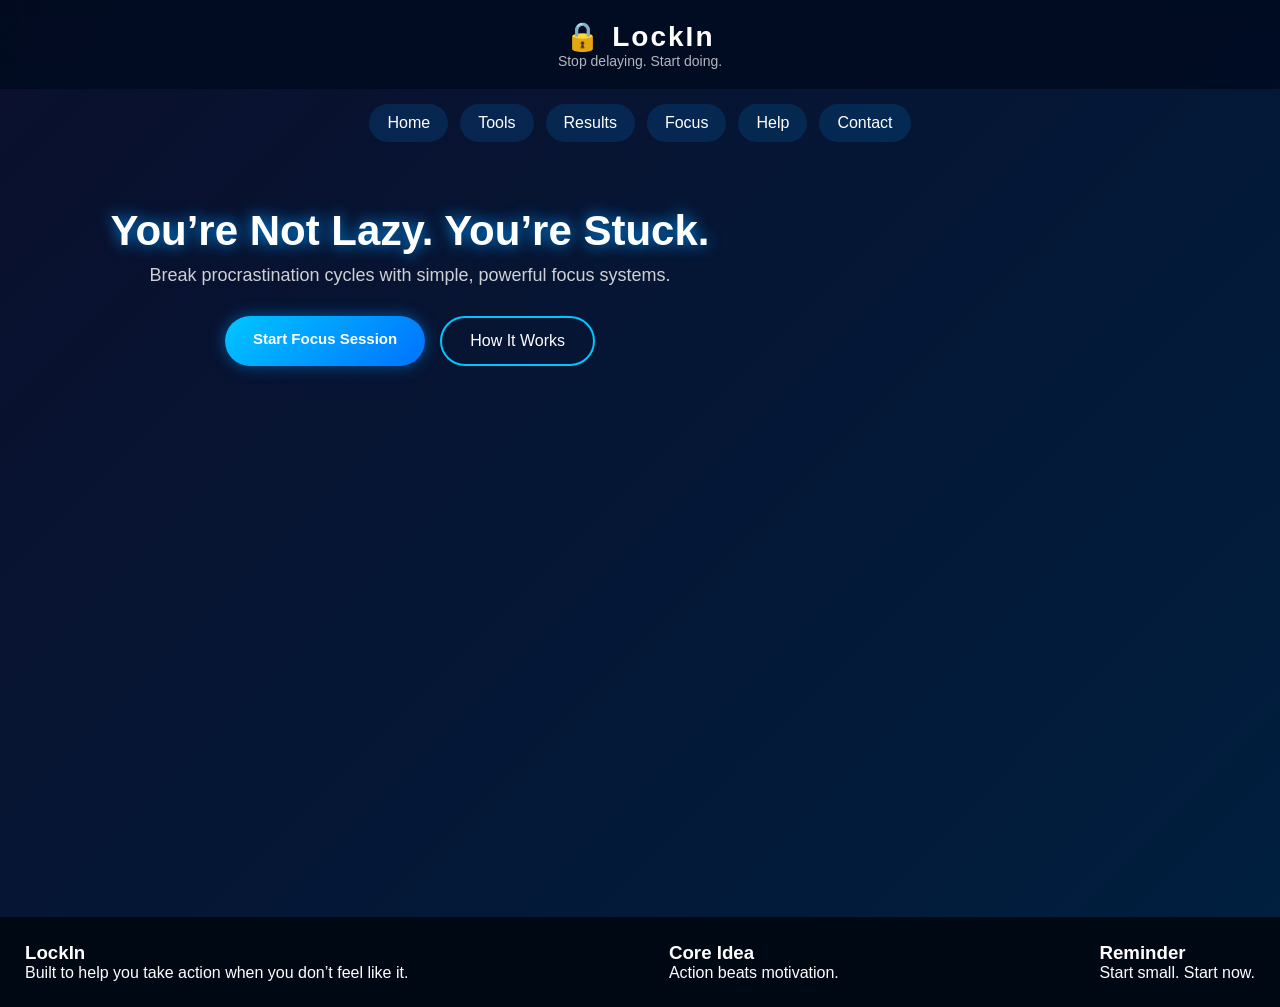
==== index.html @ 01c4c03a "Add files via upload" ====
<!doctype html>
<html lang="en">
<head>
  <meta charset="UTF-8" />
  <meta name="viewport" content="width=device-width, initial-scale=1.0"/>
  <title>LockIn - Beat Procrastination</title>
  <link rel="stylesheet" href="style.css"/>
</head>

<body>

<header>
  <h1>🔒 LockIn</h1>
  <p class="tagline">Stop delaying. Start doing.</p>
</header>

<nav>
  <label for="homeTab">Home</label>
  <label for="featuresTab">Tools</label>
  <label for="statsTab">Results</label>
  <label for="dashboardTab">Focus</label>
  <label for="faqTab">Help</label>
  <label for="contactTab">Contact</label>
</nav>

<!-- TABS -->
<input type="radio" name="tabs" id="homeTab" checked/>
<input type="radio" name="tabs" id="featuresTab"/>
<input type="radio" name="tabs" id="statsTab"/>
<input type="radio" name="tabs" id="dashboardTab"/>
<input type="radio" name="tabs" id="faqTab"/>
<input type="radio" name="tabs" id="contactTab"/>

<main class="content">

<!-- HOME -->
<section id="home" class="tab hero-section">
  <div class="hero-content">
    <h2>You’re Not Lazy. You’re Stuck.</h2>
    <p>Break procrastination cycles with simple, powerful focus systems.</p>

    <div class="hero-buttons">
      <label for="dashboardTab" class="cta">Start Focus Session</label>
      <label for="featuresTab" class="secondary">How It Works</label>
    </div>
  </div>
</section>

<!-- FEATURES -->
<section id="features" class="tab">
  <h2 class="title">Anti-Procrastination Tools</h2>
  <div class="grid">
    <div class="card">⏱ 5-Minute Start Rule</div>
    <div class="card">📵 Distraction Blocker</div>
    <div class="card">🎯 Daily Targets</div>
    <div class="card">🔥 Focus Timer</div>
    <div class="card">🧠 Habit Rewiring</div>
    <div class="card">📊 Progress Tracking</div>
  </div>
</section>

<!-- STATS -->
<section id="stats" class="tab">
  <h2 class="title">Real Results</h2>
  <div class="grid">
    <div class="card big">+82% Task Completion</div>
    <div class="card big">3x More Focus Time</div>
    <div class="card big">↓ Screen Distractions</div>
    <div class="card big">↑ Productivity Boost</div>
  </div>
</section>

<!-- DASHBOARD -->
<section id="dashboard" class="tab">
  <h2 class="title">Focus Mode</h2>

  <div class="dashboard">
    <div class="sidebar">
      <p>Today</p>
      <p>Focus</p>
      <p>Habits</p>
      <p>Settings</p>
    </div>

    <div class="dash-main">
      <div class="card">🔥 Current Task: Study / Work</div>
      <div class="card">⏱ Timer: 25:00</div>
      <div class="card">🚫 Distractions Blocked</div>

      <button class="cta large">LOCK IN</button>
    </div>
  </div>
</section>

<!-- FAQ -->
<section id="faq" class="tab">
  <h2 class="title">Help</h2>
  <div class="card">
    <p><b>Why do I procrastinate?</b> Avoidance + overwhelm.</p>
    <p><b>How does this help?</b> It forces small starts + removes distractions.</p>
    <p><b>Do I need motivation?</b> No. You need systems.</p>
  </div>
</section>

<!-- CONTACT -->
<section id="contact" class="tab">
  <h2 class="title">Contact</h2>

  <div class="card form">
    <input placeholder="Name"/>
    <input placeholder="Email"/>
    <textarea placeholder="Message"></textarea>
    <button class="cta">Send</button>
  </div>
</section>

</main>

<footer>
  <div class="footer-grid">
    <div>
      <h3>LockIn</h3>
      <p>Built to help you take action when you don’t feel like it.</p>
    </div>
    <div>
      <h3>Core Idea</h3>
      <p>Action beats motivation.</p>
    </div>
    <div>
      <h3>Reminder</h3>
      <p>Start small. Start now.</p>
    </div>
  </div>
</footer>

</body>
</html>
---- style.css ----
* {
  margin: 0;
  padding: 0;
  box-sizing: border-box;
  font-family: Arial;
}

body {
  background: linear-gradient(135deg, #0a0f2c, #001f3f);
  color: white;
  overflow-x: hidden;
}

/* HEADER */
header {
  display: flex;
  flex-direction: column;
  align-items: center;
  padding: 20px;
  background: rgba(0, 10, 30, 0.8);
  backdrop-filter: blur(10px);
}

header h1 {
  font-size: 28px;
  letter-spacing: 2px;
}

.tagline {
  font-size: 14px;
  opacity: 0.7;
}

/* NAV */
nav {
  display: flex;
  justify-content: center;
  flex-wrap: wrap;
  gap: 12px;
  padding: 15px;
}

nav label {
  padding: 10px 18px;
  background: rgba(0, 150, 255, 0.15);
  border-radius: 20px;
  cursor: pointer;
  transition: 0.3s;
}

nav label:hover {
  background: rgba(0, 150, 255, 0.5);
  transform: scale(1.08);
  box-shadow: 0 0 15px #0096ff;
}

/* HIDE INPUTS */
input {
  display: none;
}

/* CONTENT */
.content {
  position: relative;
  min-height: 80vh;
  max-width: 1100px;
  margin: auto;
}

/* TABS */
.tab {
  display: none;
  position: absolute;
  width: 100%;
  padding: 50px 20px;
  animation: fade 0.4s ease;
}

/* ACTIVE */
#homeTab:checked ~ .content #home,
#featuresTab:checked ~ .content #features,
#statsTab:checked ~ .content #stats,
#dashboardTab:checked ~ .content #dashboard,
#faqTab:checked ~ .content #faq,
#contactTab:checked ~ .content #contact {
  display: block;
}

/* HERO */
.hero-section {
  min-height: 70vh;
  display: flex;
  align-items: center;
  justify-content: center;
}

.hero-content {
  text-align: center;
  max-width: 600px;
}

.hero-content h2 {
  font-size: 42px;
  margin-bottom: 10px;
  text-shadow: 0 0 15px #0096ff;
}

.hero-content p {
  opacity: 0.8;
  font-size: 18px;
}

/* BUTTONS */
.hero-buttons {
  margin-top: 30px;
  display: flex;
  justify-content: center;
  gap: 15px;
}

.cta {
  padding: 14px 28px;
  font-size: 15px;
  font-weight: bold;
  border-radius: 30px;
  background: linear-gradient(135deg, #00c6ff, #0072ff);
  border: none;
  color: white;
  cursor: pointer;
  transition: 0.3s;
  box-shadow: 0 0 15px rgba(0, 150, 255, 0.5);
}

.cta:hover {
  transform: translateY(-3px) scale(1.05);
  box-shadow: 0 0 25px #00c6ff;
}

.secondary {
  padding: 14px 28px;
  border-radius: 30px;
  background: transparent;
  border: 2px solid #00c6ff;
  color: white;
  cursor: pointer;
  transition: 0.3s;
}

.secondary:hover {
  background: #00c6ff;
  color: black;
}

/* GRID */
.grid {
  display: grid;
  grid-template-columns: repeat(auto-fit, minmax(220px, 1fr));
  gap: 20px;
}

/* CARD */
.card {
  padding: 25px;
  border-radius: 15px;
  background: rgba(255, 255, 255, 0.05);
  backdrop-filter: blur(12px);
  transition: 0.3s;
  text-align: center;
}

.card:hover {
  transform: translateY(-5px);
  background: rgba(0, 150, 255, 0.15);
  box-shadow: 0 0 20px #0096ff;
}

/* DASHBOARD LAYOUT */
.dashboard {
  display: flex;
  gap: 20px;
  margin-top: 20px;
}

.sidebar {
  width: 180px;
  background: rgba(255, 255, 255, 0.05);
  padding: 20px;
  border-radius: 12px;
}

.sidebar p {
  margin: 10px 0;
  opacity: 0.7;
  cursor: pointer;
}

.sidebar p:hover {
  color: #00c6ff;
}

.dash-main {
  flex: 1;
  display: grid;
  gap: 20px;
}

/* FORM */
.form input,
.form textarea {
  width: 100%;
  margin: 10px 0;
  padding: 12px;
  border: none;
  border-radius: 8px;
}

/* FOOTER */
footer {
  margin-top: 40px;
  padding: 25px;
  background: #000814;
}

.footer-grid {
  display: flex;
  justify-content: space-between;
  flex-wrap: wrap;
  gap: 20px;
}

/* ANIMATIONS */
@keyframes fade {
  from {
    opacity: 0;
    transform: translateY(10px);
  }
  to {
    opacity: 1;
    transform: translateY(0);
  }
}
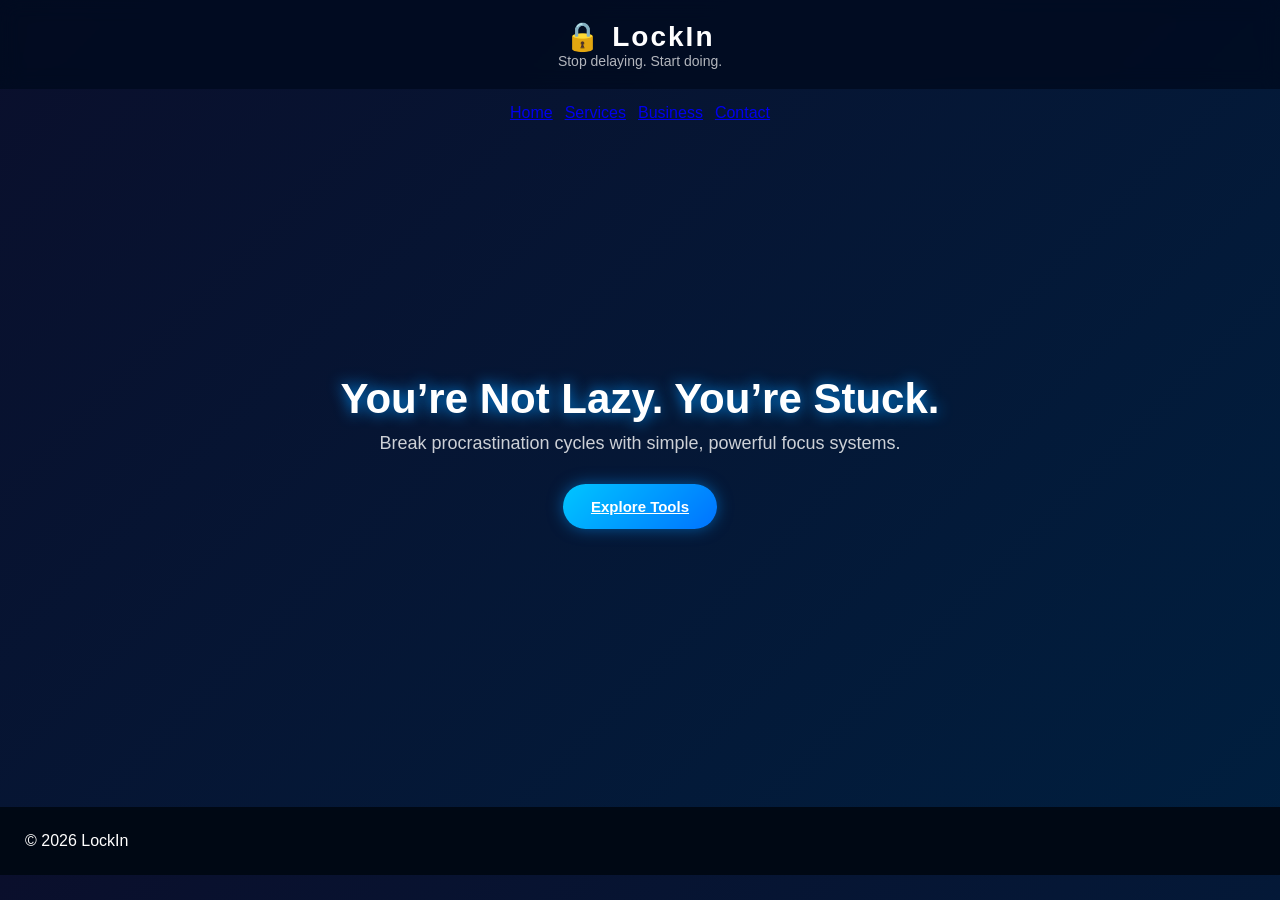
==== commit d76f61da: "Update index.html" ====
--- a/index.html
+++ b/index.html
@@ -1,12 +1,11 @@
 <!doctype html>
 <html lang="en">
 <head>
-  <meta charset="UTF-8" />
-  <meta name="viewport" content="width=device-width, initial-scale=1.0"/>
-  <title>LockIn - Beat Procrastination</title>
-  <link rel="stylesheet" href="style.css"/>
+  <meta charset="UTF-8">
+  <meta name="viewport" content="width=device-width, initial-scale=1.0">
+  <title>LockIn - Home</title>
+  <link rel="stylesheet" href="style.css">
 </head>
-
 <body>
 
 <header>
@@ -15,123 +14,26 @@
 </header>
 
 <nav>
-  <label for="homeTab">Home</label>
-  <label for="featuresTab">Tools</label>
-  <label for="statsTab">Results</label>
-  <label for="dashboardTab">Focus</label>
-  <label for="faqTab">Help</label>
-  <label for="contactTab">Contact</label>
+  <a href="index.html">Home</a>
+  <a href="services.html">Services</a>
+  <a href="business.html">Business</a>
+  <a href="contact.html">Contact</a>
 </nav>
 
-<!-- TABS -->
-<input type="radio" name="tabs" id="homeTab" checked/>
-<input type="radio" name="tabs" id="featuresTab"/>
-<input type="radio" name="tabs" id="statsTab"/>
-<input type="radio" name="tabs" id="dashboardTab"/>
-<input type="radio" name="tabs" id="faqTab"/>
-<input type="radio" name="tabs" id="contactTab"/>
-
-<main class="content">
-
-<!-- HOME -->
-<section id="home" class="tab hero-section">
+<section class="hero-section">
   <div class="hero-content">
     <h2>You’re Not Lazy. You’re Stuck.</h2>
     <p>Break procrastination cycles with simple, powerful focus systems.</p>
 
     <div class="hero-buttons">
-      <label for="dashboardTab" class="cta">Start Focus Session</label>
-      <label for="featuresTab" class="secondary">How It Works</label>
+      <a href="services.html" class="cta">Explore Tools</a>
     </div>
   </div>
 </section>
 
-<!-- FEATURES -->
-<section id="features" class="tab">
-  <h2 class="title">Anti-Procrastination Tools</h2>
-  <div class="grid">
-    <div class="card">⏱ 5-Minute Start Rule</div>
-    <div class="card">📵 Distraction Blocker</div>
-    <div class="card">🎯 Daily Targets</div>
-    <div class="card">🔥 Focus Timer</div>
-    <div class="card">🧠 Habit Rewiring</div>
-    <div class="card">📊 Progress Tracking</div>
-  </div>
-</section>
-
-<!-- STATS -->
-<section id="stats" class="tab">
-  <h2 class="title">Real Results</h2>
-  <div class="grid">
-    <div class="card big">+82% Task Completion</div>
-    <div class="card big">3x More Focus Time</div>
-    <div class="card big">↓ Screen Distractions</div>
-    <div class="card big">↑ Productivity Boost</div>
-  </div>
-</section>
-
-<!-- DASHBOARD -->
-<section id="dashboard" class="tab">
-  <h2 class="title">Focus Mode</h2>
-
-  <div class="dashboard">
-    <div class="sidebar">
-      <p>Today</p>
-      <p>Focus</p>
-      <p>Habits</p>
-      <p>Settings</p>
-    </div>
-
-    <div class="dash-main">
-      <div class="card">🔥 Current Task: Study / Work</div>
-      <div class="card">⏱ Timer: 25:00</div>
-      <div class="card">🚫 Distractions Blocked</div>
-
-      <button class="cta large">LOCK IN</button>
-    </div>
-  </div>
-</section>
-
-<!-- FAQ -->
-<section id="faq" class="tab">
-  <h2 class="title">Help</h2>
-  <div class="card">
-    <p><b>Why do I procrastinate?</b> Avoidance + overwhelm.</p>
-    <p><b>How does this help?</b> It forces small starts + removes distractions.</p>
-    <p><b>Do I need motivation?</b> No. You need systems.</p>
-  </div>
-</section>
-
-<!-- CONTACT -->
-<section id="contact" class="tab">
-  <h2 class="title">Contact</h2>
-
-  <div class="card form">
-    <input placeholder="Name"/>
-    <input placeholder="Email"/>
-    <textarea placeholder="Message"></textarea>
-    <button class="cta">Send</button>
-  </div>
-</section>
-
-</main>
-
 <footer>
-  <div class="footer-grid">
-    <div>
-      <h3>LockIn</h3>
-      <p>Built to help you take action when you don’t feel like it.</p>
-    </div>
-    <div>
-      <h3>Core Idea</h3>
-      <p>Action beats motivation.</p>
-    </div>
-    <div>
-      <h3>Reminder</h3>
-      <p>Start small. Start now.</p>
-    </div>
-  </div>
+  <p>© 2026 LockIn</p>
 </footer>
 
 </body>
-</html>+</html>
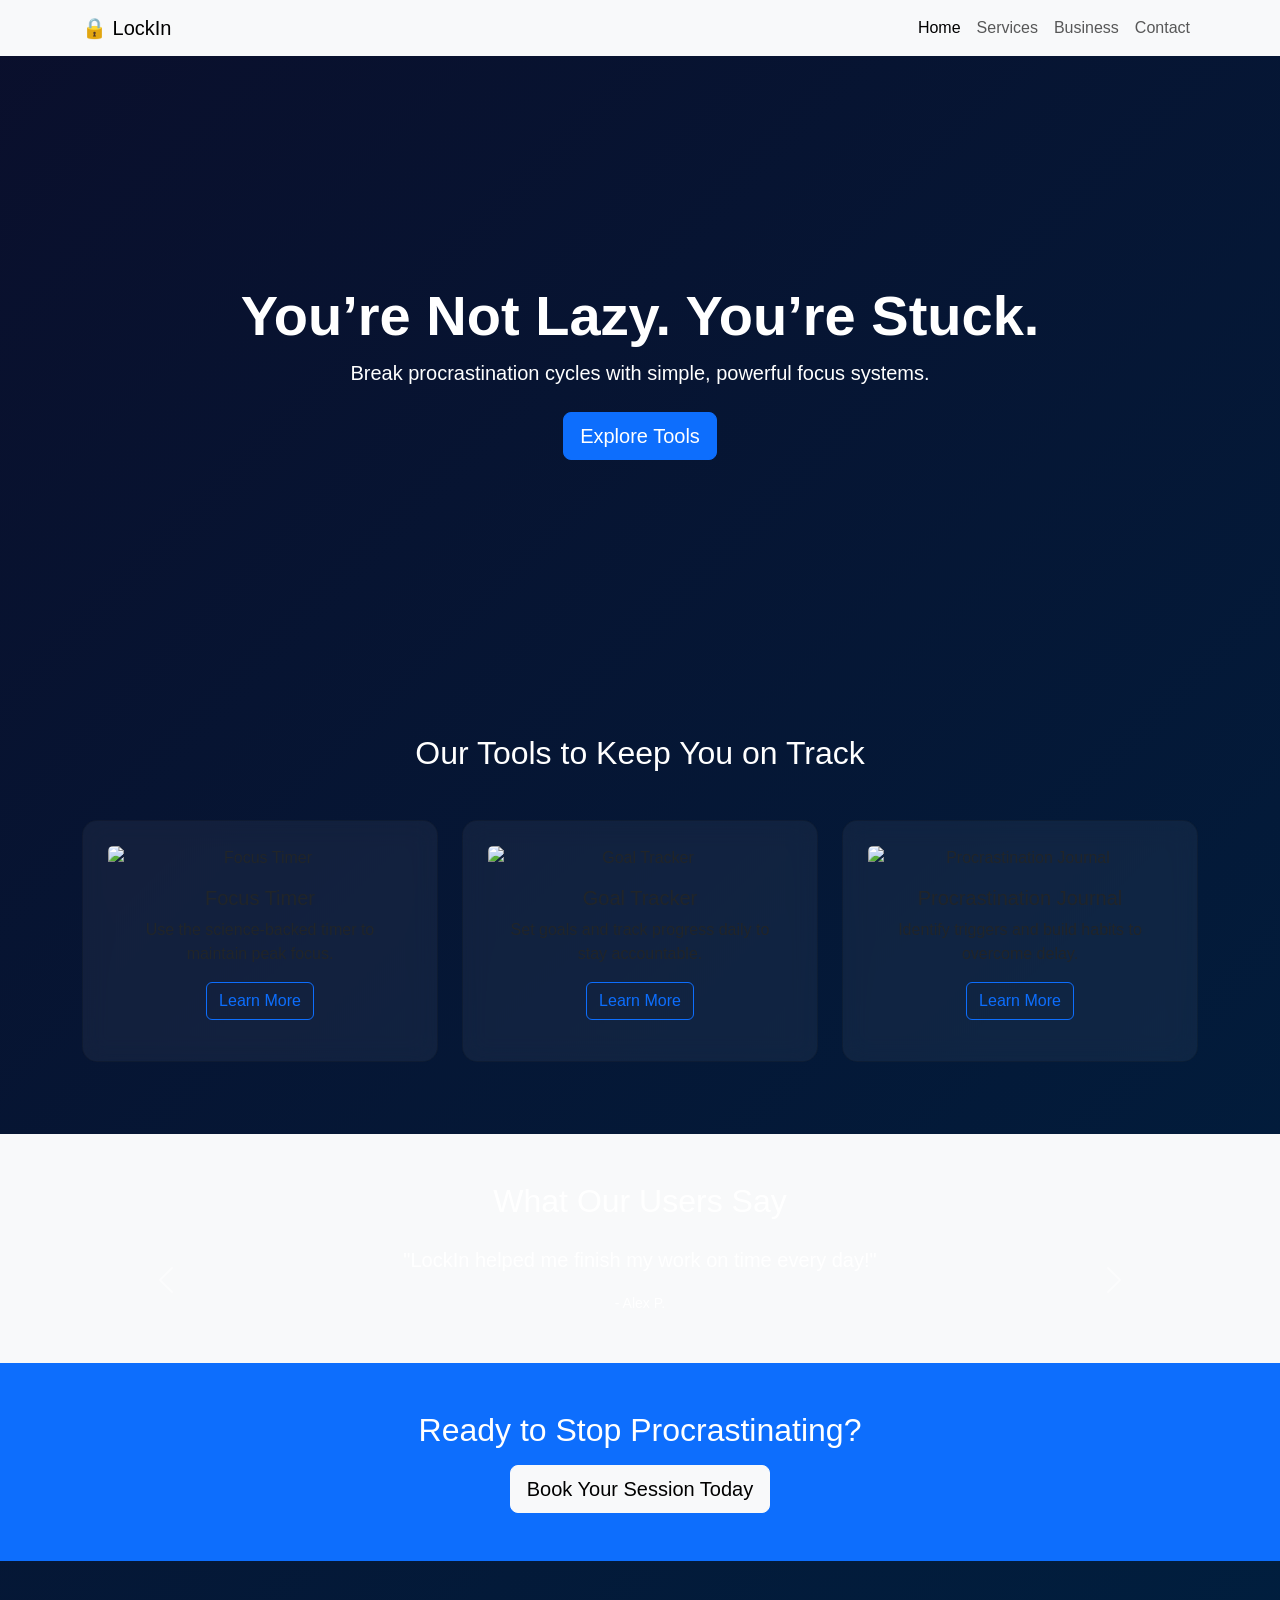
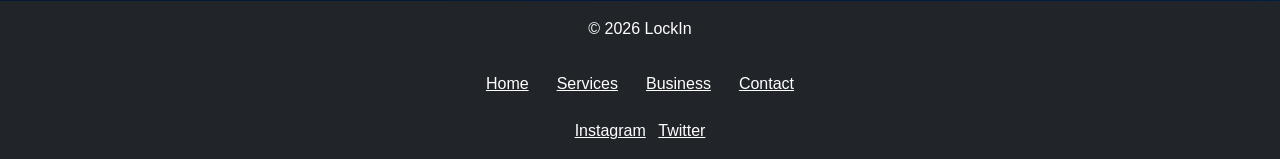
==== commit 0f47fcb4: "Update index.html" ====
--- a/index.html
+++ b/index.html
@@ -4,36 +4,143 @@
   <meta charset="UTF-8">
   <meta name="viewport" content="width=device-width, initial-scale=1.0">
   <title>LockIn - Home</title>
+
+  <!-- Bootstrap CSS -->
+  <link href="https://cdn.jsdelivr.net/npm/bootstrap@5.3.2/dist/css/bootstrap.min.css" rel="stylesheet">
+
+  <!-- Custom CSS -->
   <link rel="stylesheet" href="style.css">
 </head>
 <body>
 
-<header>
-  <h1>🔒 LockIn</h1>
-  <p class="tagline">Stop delaying. Start doing.</p>
-</header>
-
-<nav>
-  <a href="index.html">Home</a>
-  <a href="services.html">Services</a>
-  <a href="business.html">Business</a>
-  <a href="contact.html">Contact</a>
+<!-- Navbar -->
+<nav class="navbar navbar-expand-lg navbar-light bg-light">
+  <div class="container">
+    <a class="navbar-brand" href="#">🔒 LockIn</a>
+    <button class="navbar-toggler" type="button" data-bs-toggle="collapse" data-bs-target="#navbarNav">
+      <span class="navbar-toggler-icon"></span>
+    </button>
+    <div class="collapse navbar-collapse" id="navbarNav">
+      <ul class="navbar-nav ms-auto">
+        <li class="nav-item">
+          <a class="nav-link active" href="index.html">Home</a>
+        </li>
+        <li class="nav-item">
+          <a class="nav-link" href="services.html">Services</a>
+        </li>
+        <li class="nav-item">
+          <a class="nav-link" href="business.html">Business</a>
+        </li>
+        <li class="nav-item">
+          <a class="nav-link" href="contact.html">Contact</a>
+        </li>
+      </ul>
+    </div>
+  </div>
 </nav>
 
-<section class="hero-section">
-  <div class="hero-content">
-    <h2>You’re Not Lazy. You’re Stuck.</h2>
-    <p>Break procrastination cycles with simple, powerful focus systems.</p>
+<!-- Hero Section -->
+<section class="hero-section text-center text-white py-5" style="background: url('hero-image.jpg') no-repeat center/cover;">
+  <div class="container">
+    <h1 class="display-4 fw-bold">You’re Not Lazy. You’re Stuck.</h1>
+    <p class="lead mb-4">Break procrastination cycles with simple, powerful focus systems.</p>
+    <a href="services.html" class="btn btn-primary btn-lg">Explore Tools</a>
+  </div>
+</section>
 
-    <div class="hero-buttons">
-      <a href="services.html" class="cta">Explore Tools</a>
+<!-- Features / Services Section -->
+<section class="features py-5">
+  <div class="container">
+    <h2 class="text-center mb-5">Our Tools to Keep You on Track</h2>
+    <div class="row text-center">
+      <div class="col-md-4 mb-4">
+        <div class="card h-100">
+          <img src="tool1.png" class="card-img-top" alt="Focus Timer">
+          <div class="card-body">
+            <h5 class="card-title">Focus Timer</h5>
+            <p class="card-text">Use the science-backed timer to maintain peak focus.</p>
+            <a href="services.html" class="btn btn-outline-primary">Learn More</a>
+          </div>
+        </div>
+      </div>
+      <div class="col-md-4 mb-4">
+        <div class="card h-100">
+          <img src="tool2.png" class="card-img-top" alt="Goal Tracker">
+          <div class="card-body">
+            <h5 class="card-title">Goal Tracker</h5>
+            <p class="card-text">Set goals and track progress daily to stay accountable.</p>
+            <a href="services.html" class="btn btn-outline-primary">Learn More</a>
+          </div>
+        </div>
+      </div>
+      <div class="col-md-4 mb-4">
+        <div class="card h-100">
+          <img src="tool3.png" class="card-img-top" alt="Procrastination Journal">
+          <div class="card-body">
+            <h5 class="card-title">Procrastination Journal</h5>
+            <p class="card-text">Identify triggers and build habits to overcome delay.</p>
+            <a href="services.html" class="btn btn-outline-primary">Learn More</a>
+          </div>
+        </div>
+      </div>
     </div>
   </div>
 </section>
 
-<footer>
+<!-- Social Proof / Testimonials -->
+<section class="testimonials py-5 bg-light">
+  <div class="container">
+    <h2 class="text-center mb-4">What Our Users Say</h2>
+    <div id="testimonialCarousel" class="carousel slide" data-bs-ride="carousel">
+      <div class="carousel-inner text-center">
+        <div class="carousel-item active">
+          <p class="fs-5">"LockIn helped me finish my work on time every day!"</p>
+          <small>- Alex P.</small>
+        </div>
+        <div class="carousel-item">
+          <p class="fs-5">"Finally, a system that actually works."</p>
+          <small>- Jamie L.</small>
+        </div>
+        <div class="carousel-item">
+          <p class="fs-5">"I never thought I could stay this focused."</p>
+          <small>- Morgan S.</small>
+        </div>
+      </div>
+      <button class="carousel-control-prev" type="button" data-bs-target="#testimonialCarousel" data-bs-slide="prev">
+        <span class="carousel-control-prev-icon"></span>
+      </button>
+      <button class="carousel-control-next" type="button" data-bs-target="#testimonialCarousel" data-bs-slide="next">
+        <span class="carousel-control-next-icon"></span>
+      </button>
+    </div>
+  </div>
+</section>
+
+<!-- CTA Strip -->
+<section class="cta-strip text-center py-5 bg-primary text-white">
+  <div class="container">
+    <h2 class="mb-3">Ready to Stop Procrastinating?</h2>
+    <a href="contact.html" class="btn btn-light btn-lg">Book Your Session Today</a>
+  </div>
+</section>
+
+<!-- Footer -->
+<footer class="bg-dark text-white py-3 text-center">
   <p>© 2026 LockIn</p>
+  <nav>
+    <a href="index.html" class="text-white mx-2">Home</a>
+    <a href="services.html" class="text-white mx-2">Services</a>
+    <a href="business.html" class="text-white mx-2">Business</a>
+    <a href="contact.html" class="text-white mx-2">Contact</a>
+  </nav>
+  <div class="social-icons mt-2">
+    <a href="#" class="text-white mx-1">Instagram</a>
+    <a href="#" class="text-white mx-1">Twitter</a>
+  </div>
 </footer>
+
+<!-- Bootstrap JS -->
+<script src="https://cdn.jsdelivr.net/npm/bootstrap@5.3.2/dist/js/bootstrap.bundle.min.js"></script>
 
 </body>
 </html>
